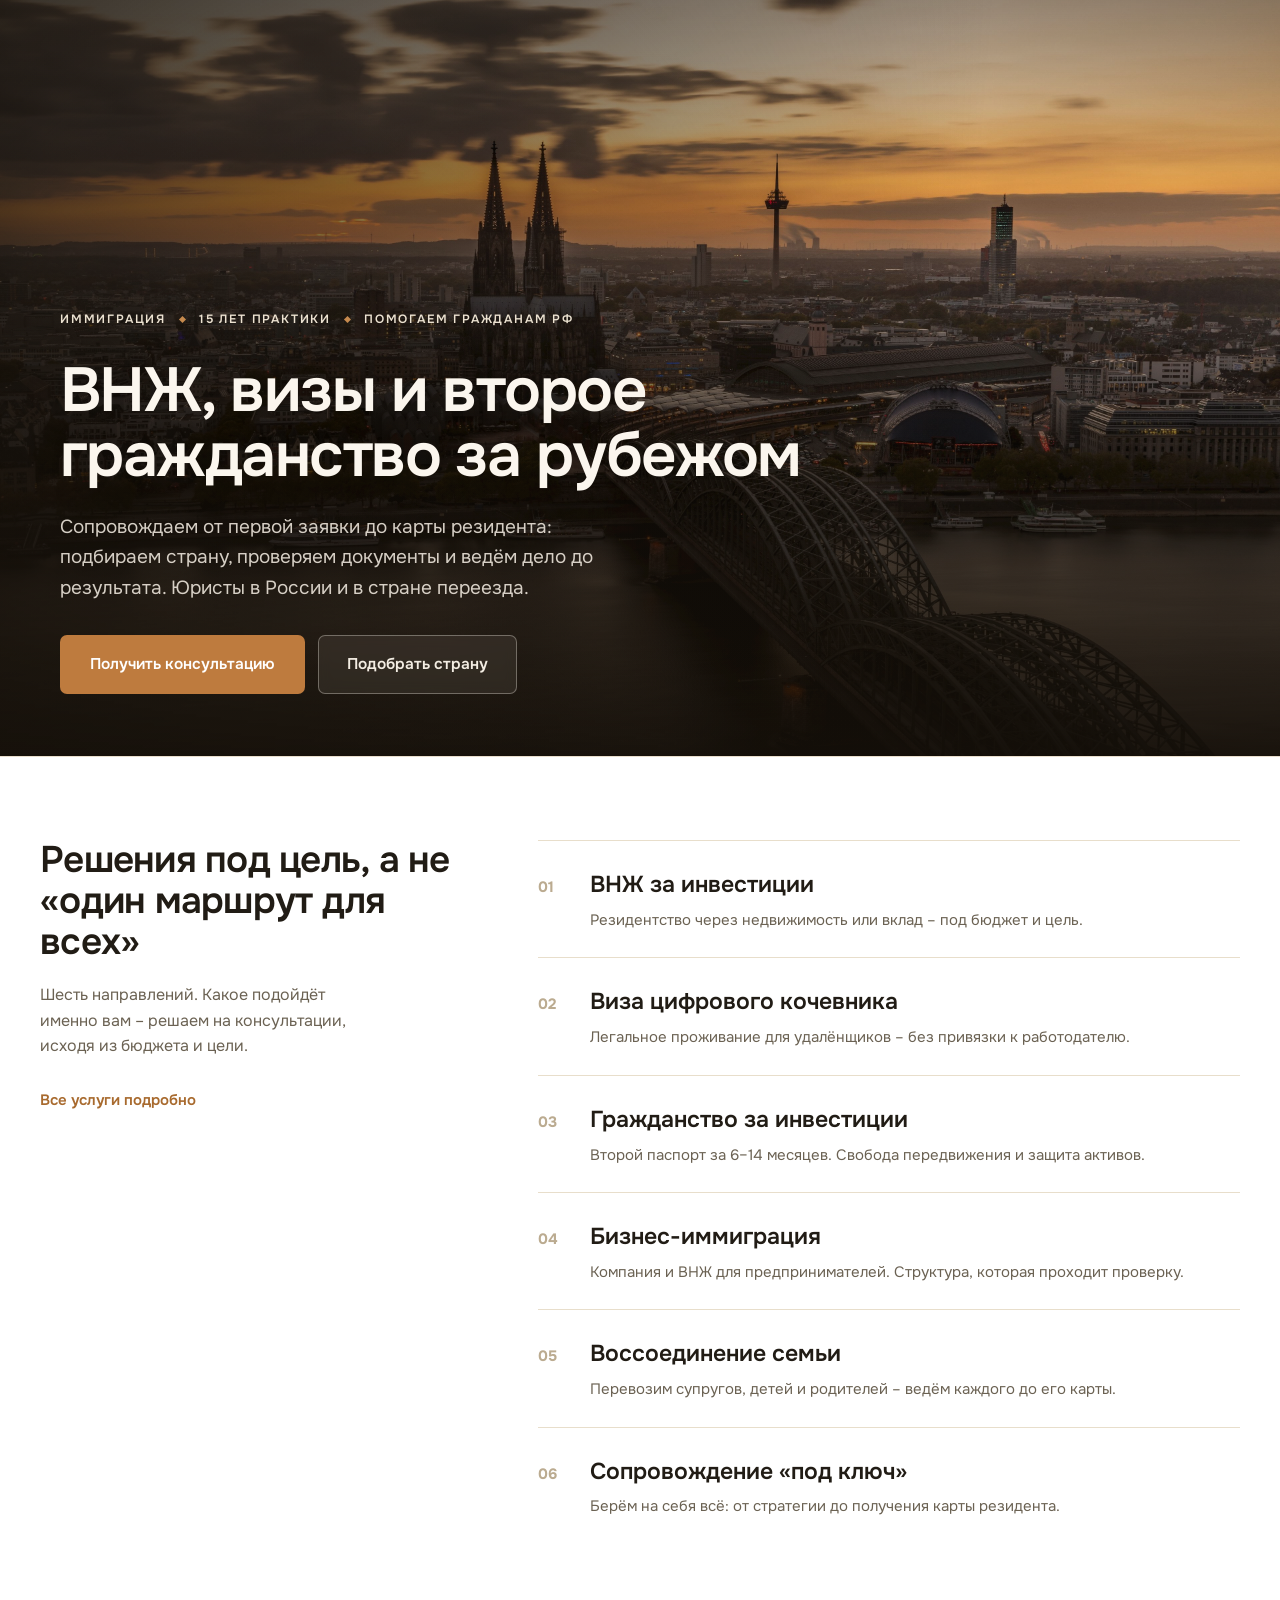
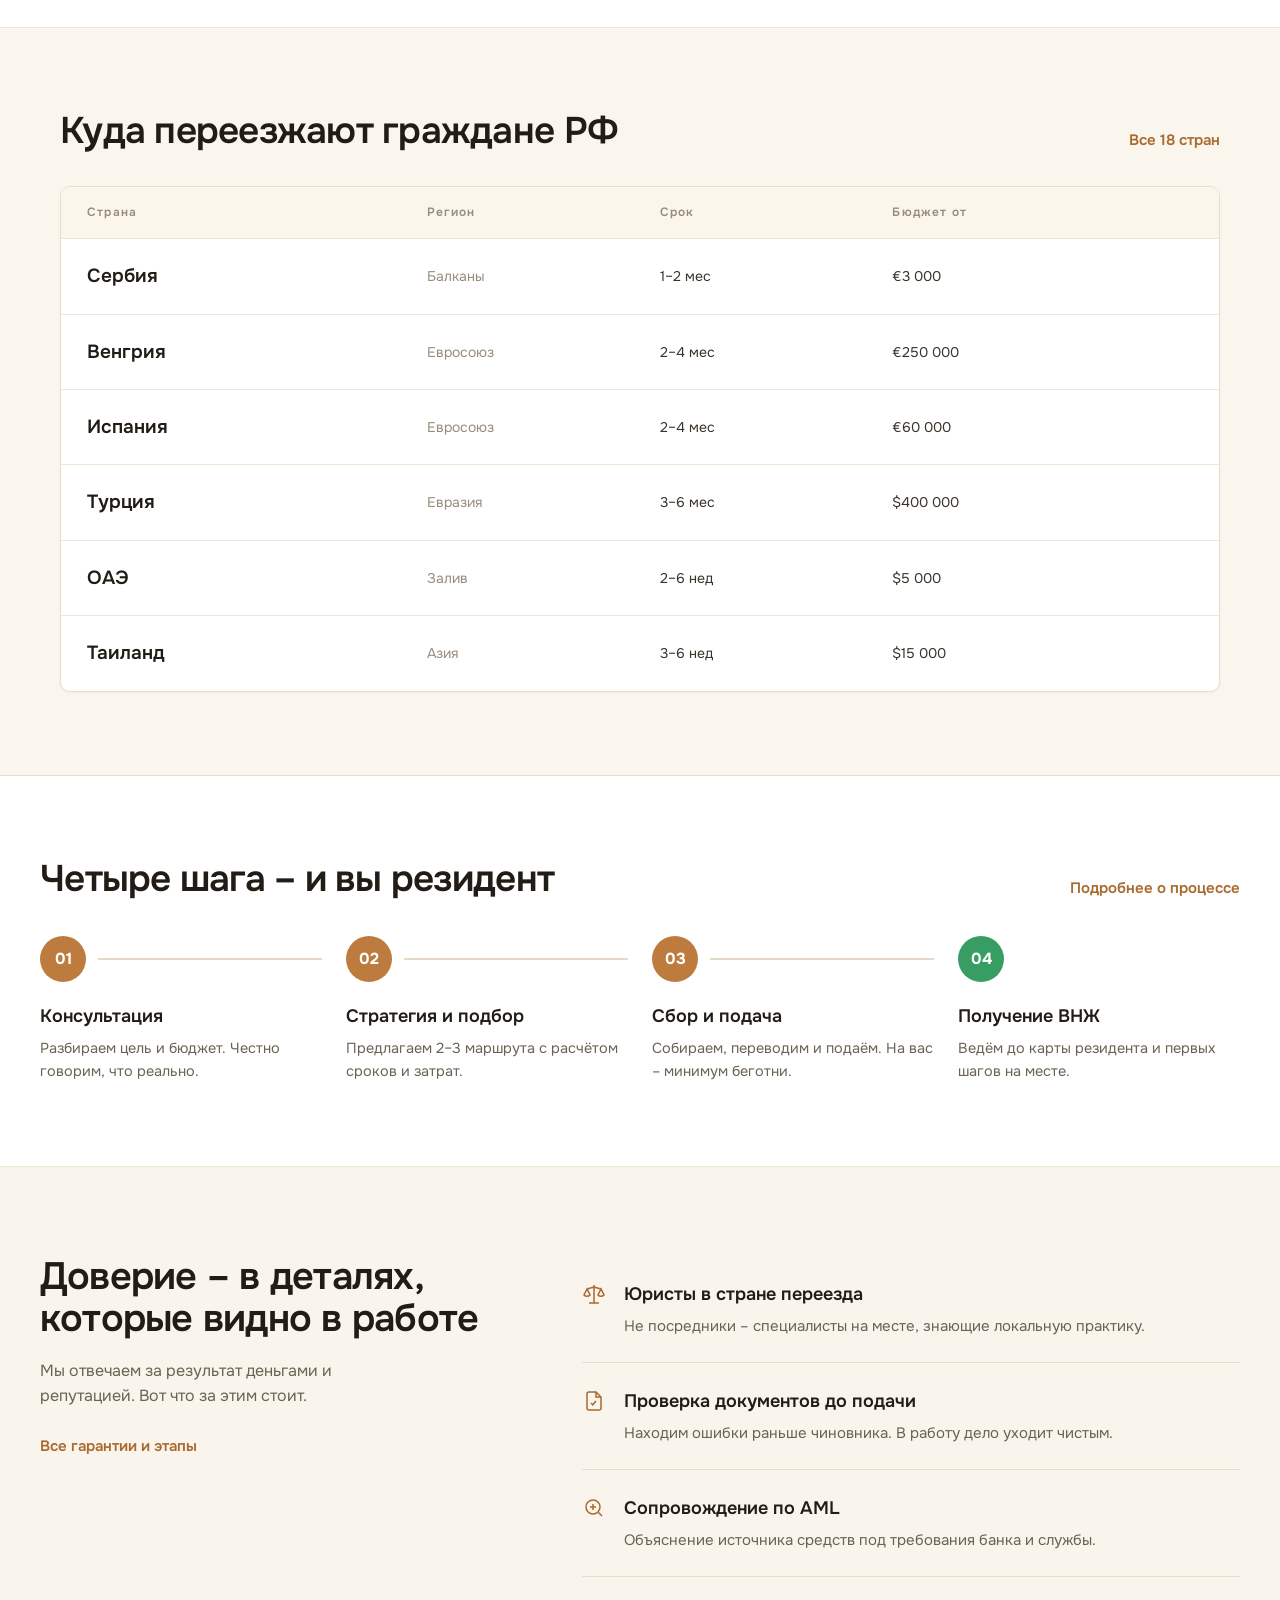
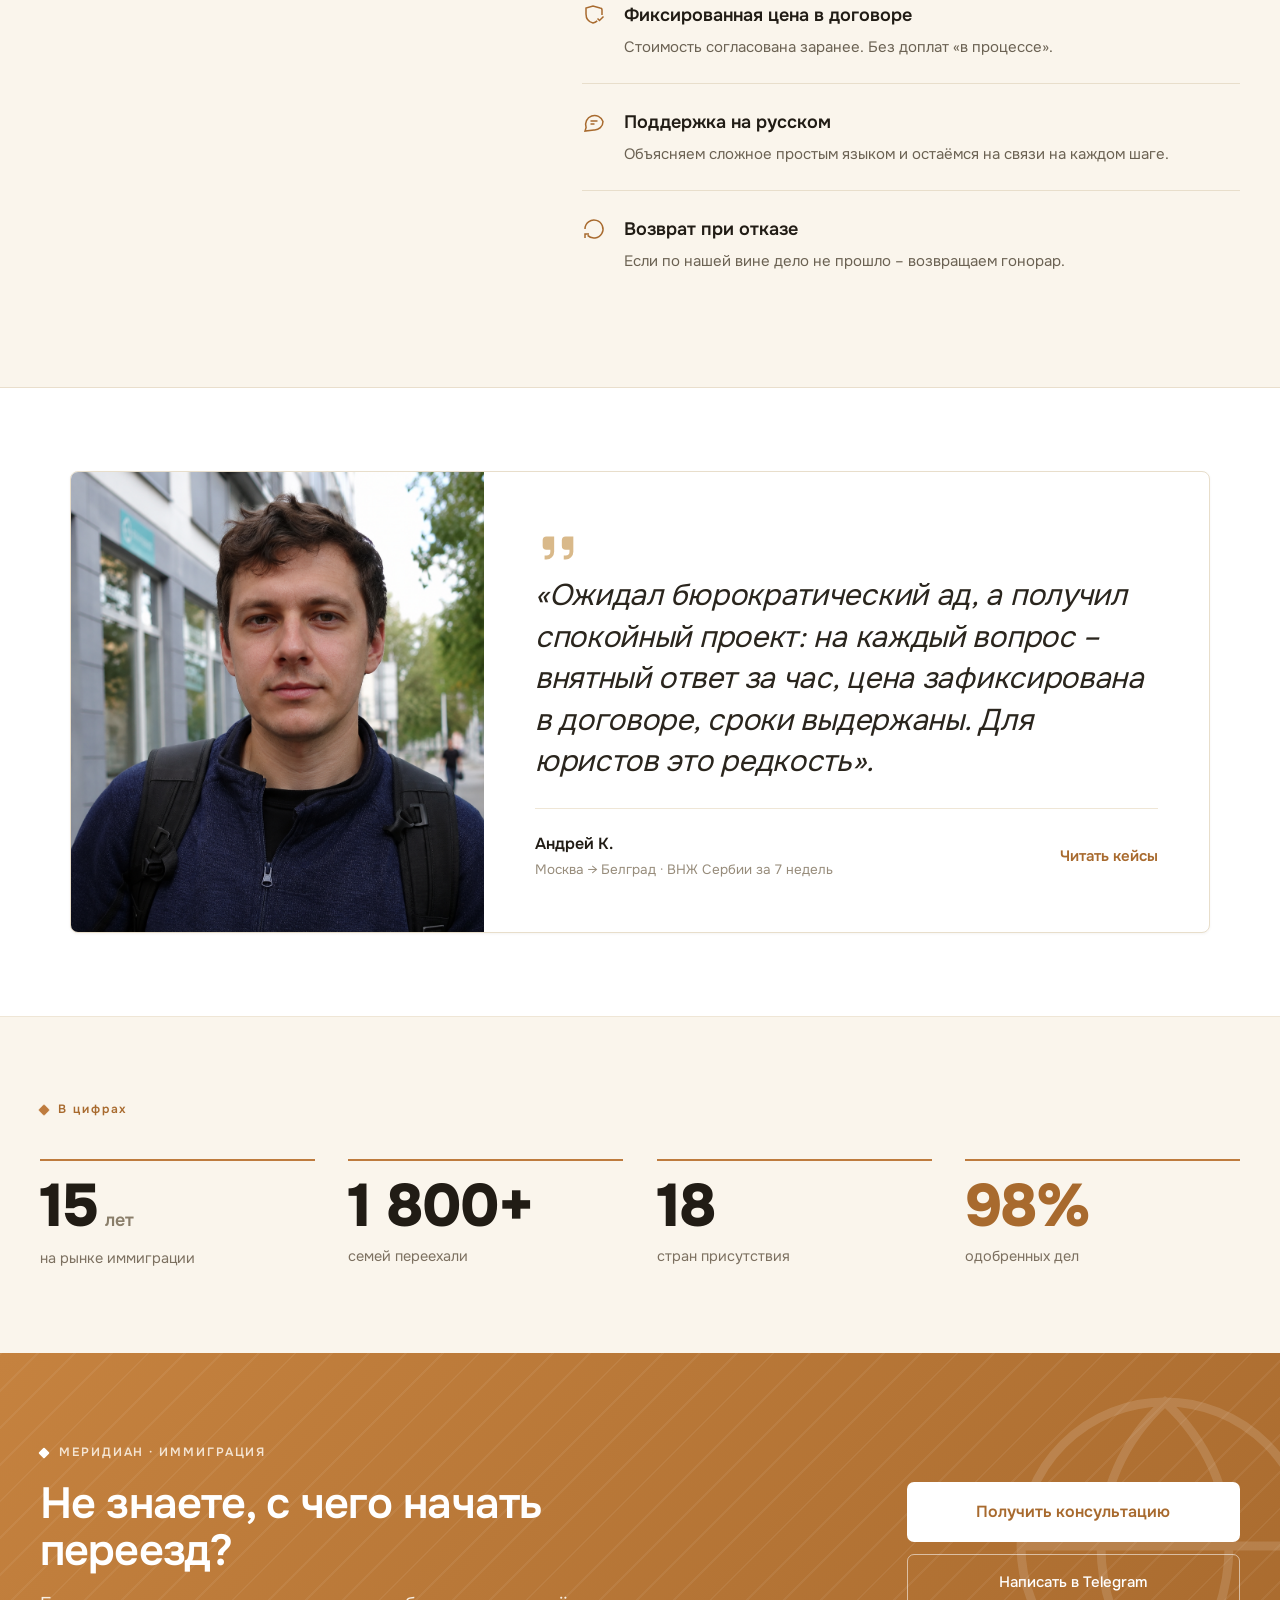
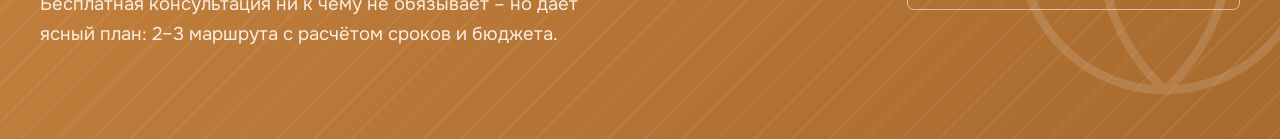
==== index.html @ 5052d6ac "Meridian — immigration-law demo site Static multi-page site (Design Context runtime): responsive acr" ====
<!DOCTYPE html>
<html lang="ru">
<head>
<meta charset="utf-8">
<meta http-equiv="refresh" content="0; url=Home.dc.html">
<title>МЕРИДИАН</title>
</head>
<body>
<p>Загрузка… <a href="Home.dc.html">Перейти на сайт</a></p>
</body>
</html>
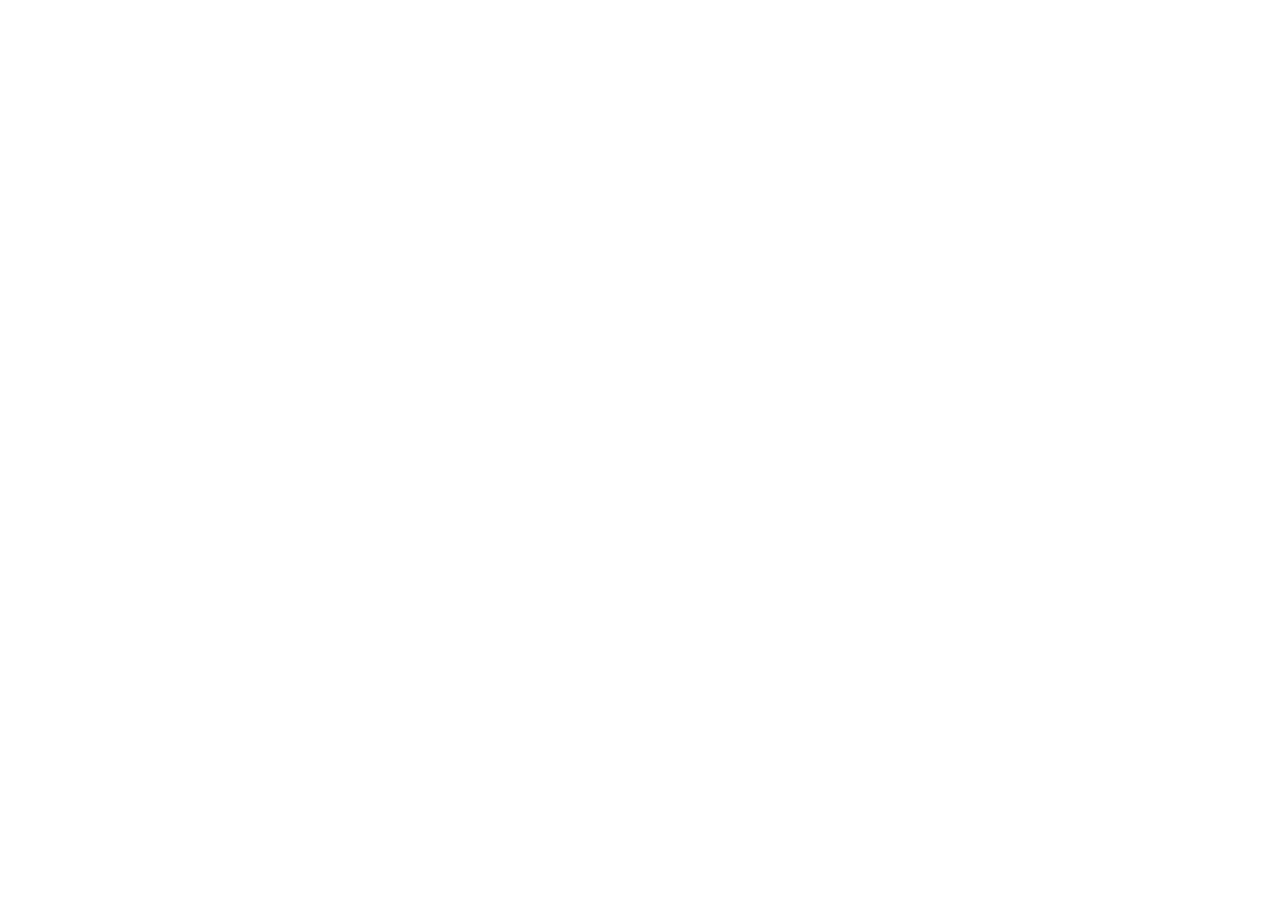
==== commit e6f3c4c5: "Add МЕРИДИАН page title and orange logo favicon Co-Authored-By: Claude Opus 4.8 <noreply@anthropic.c" ====
--- a/index.html
+++ b/index.html
@@ -4,6 +4,7 @@
 <meta charset="utf-8">
 <meta http-equiv="refresh" content="0; url=Home.dc.html">
 <title>МЕРИДИАН</title>
+<link rel="icon" type="image/svg+xml" href="favicon.svg">
 </head>
 <body>
 <p>Загрузка… <a href="Home.dc.html">Перейти на сайт</a></p>
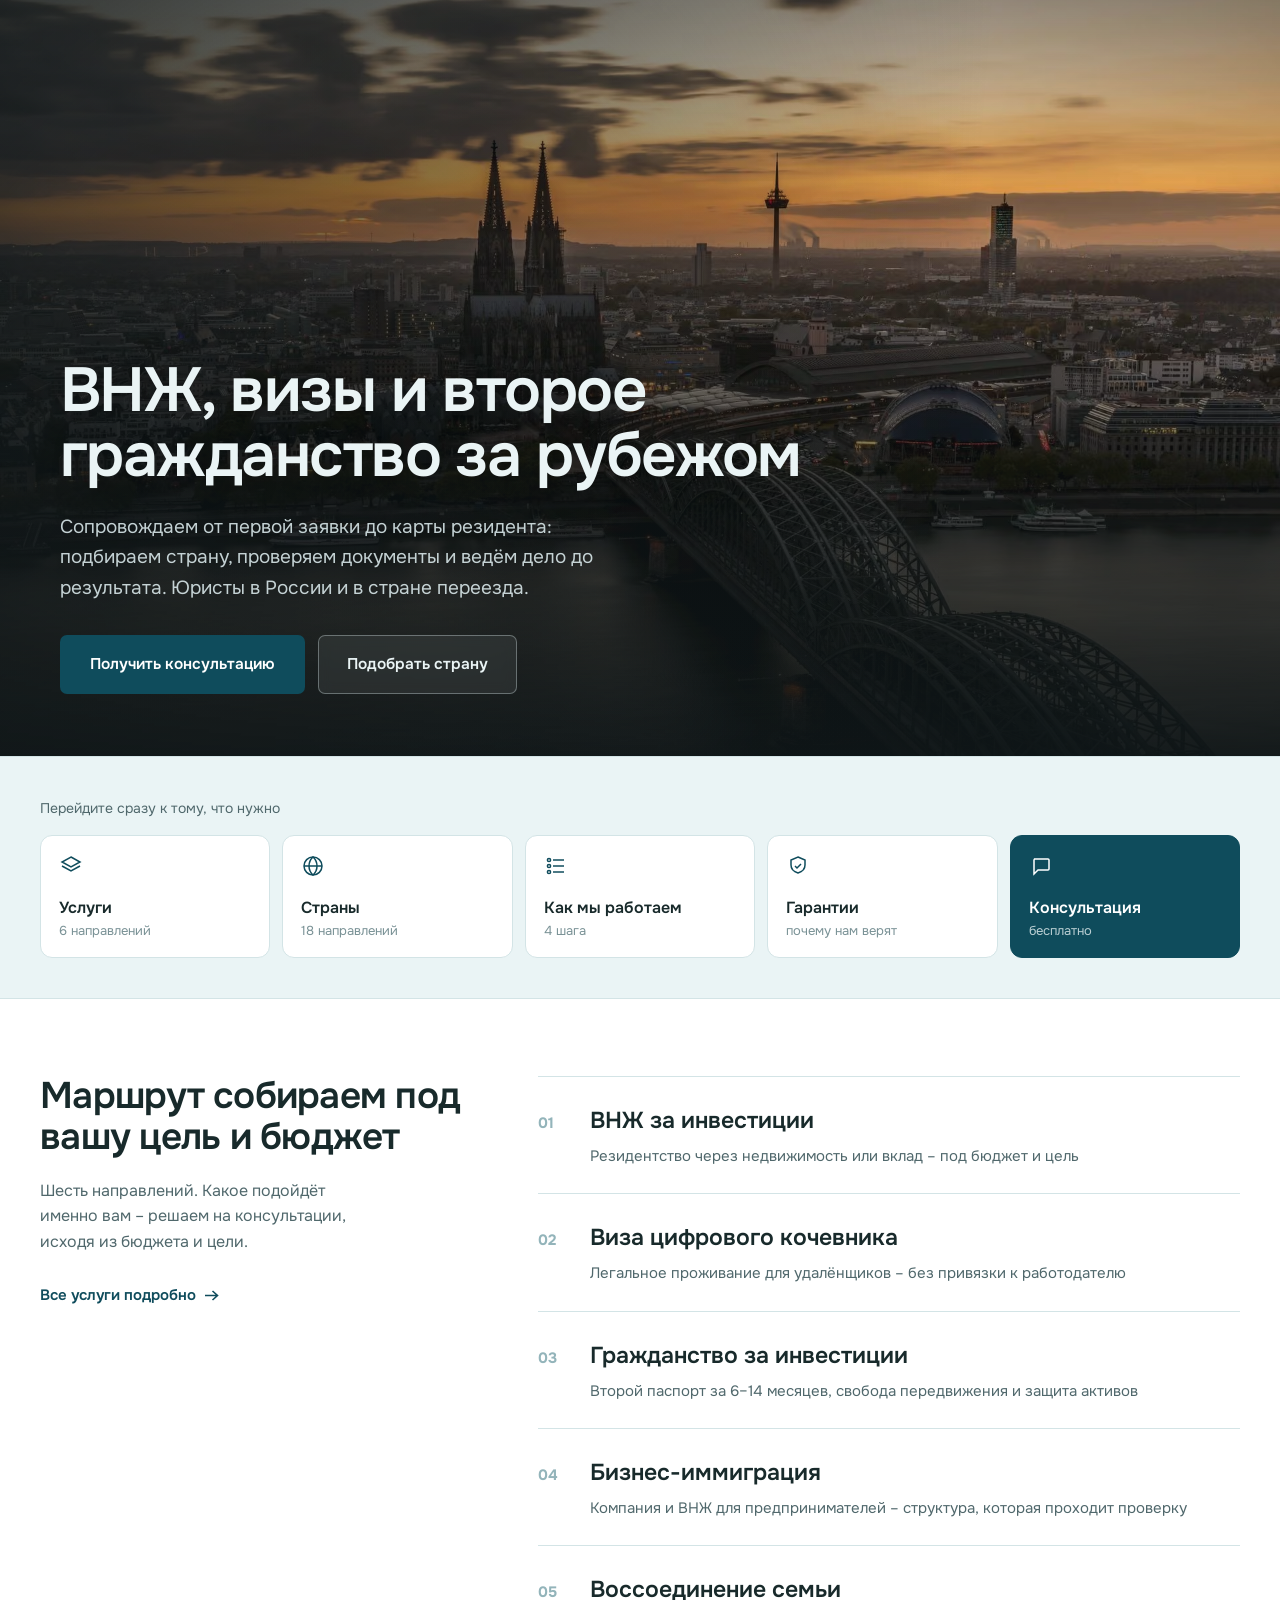
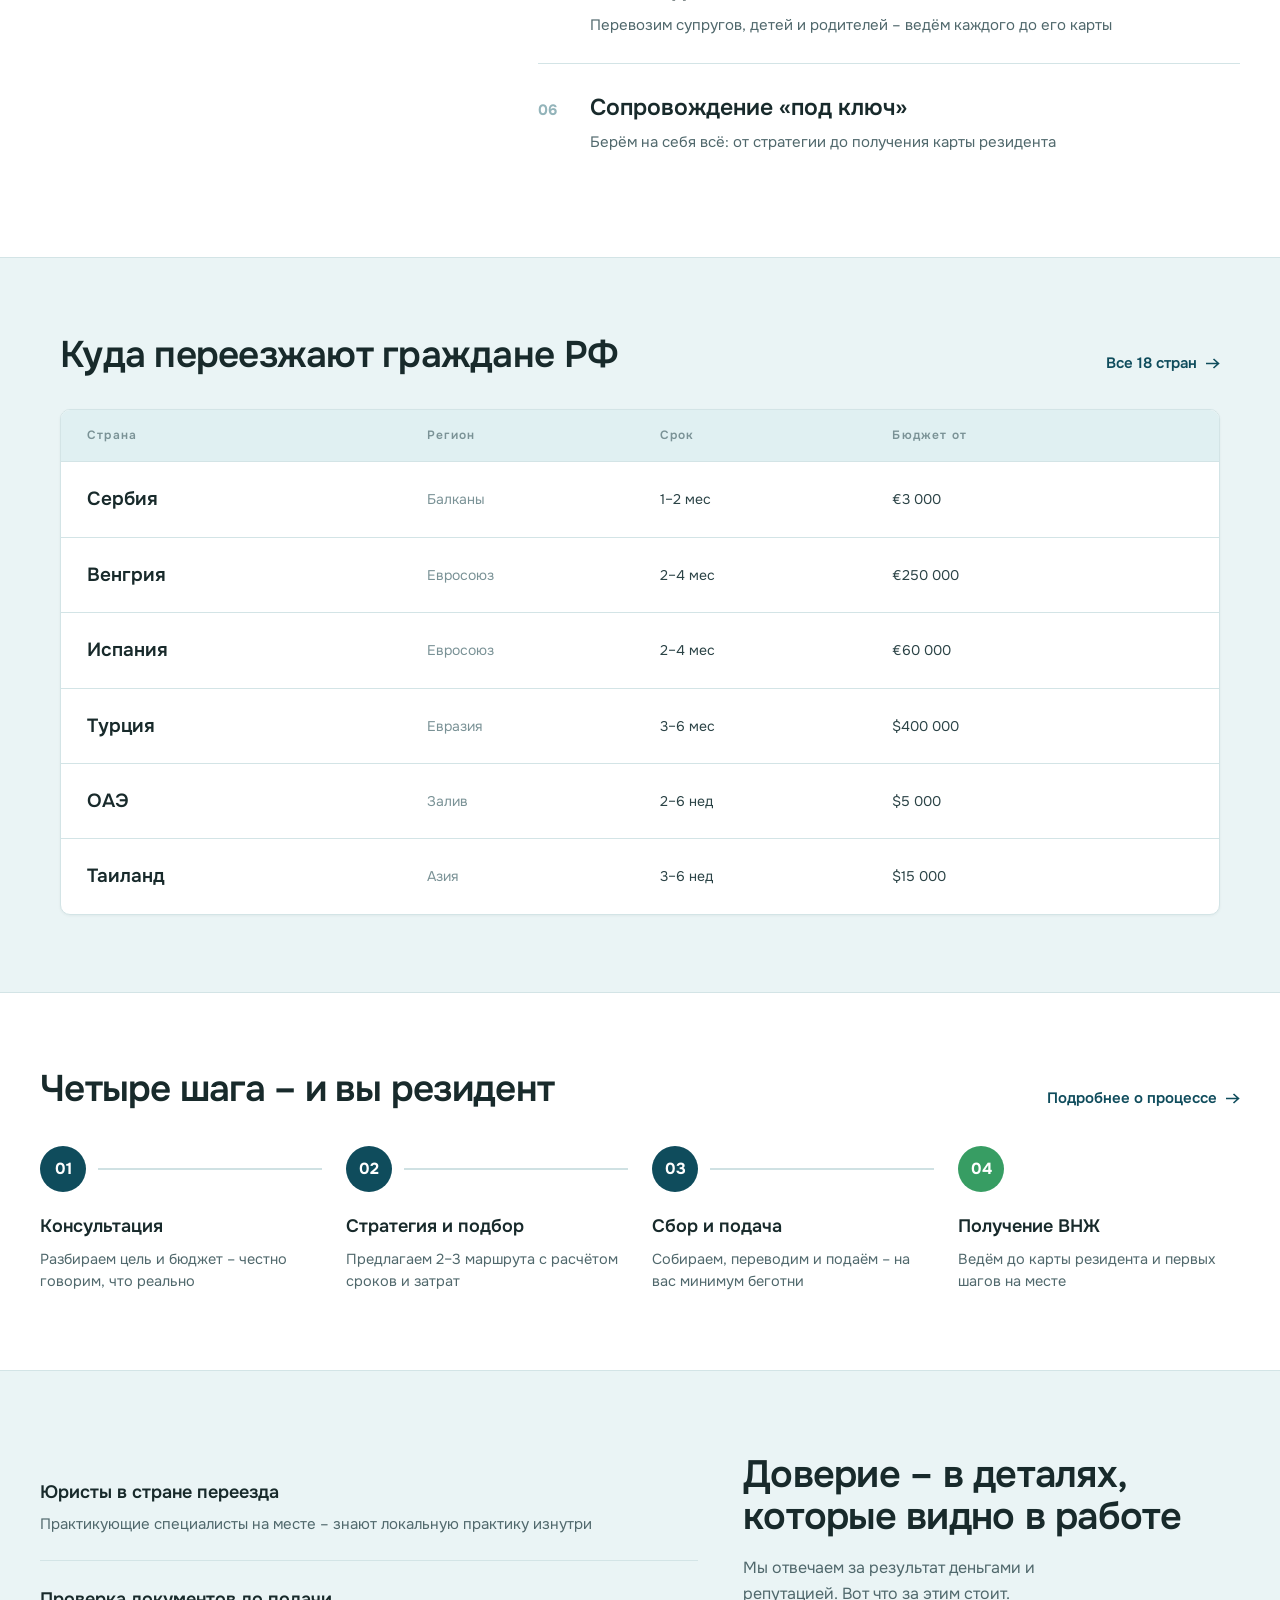
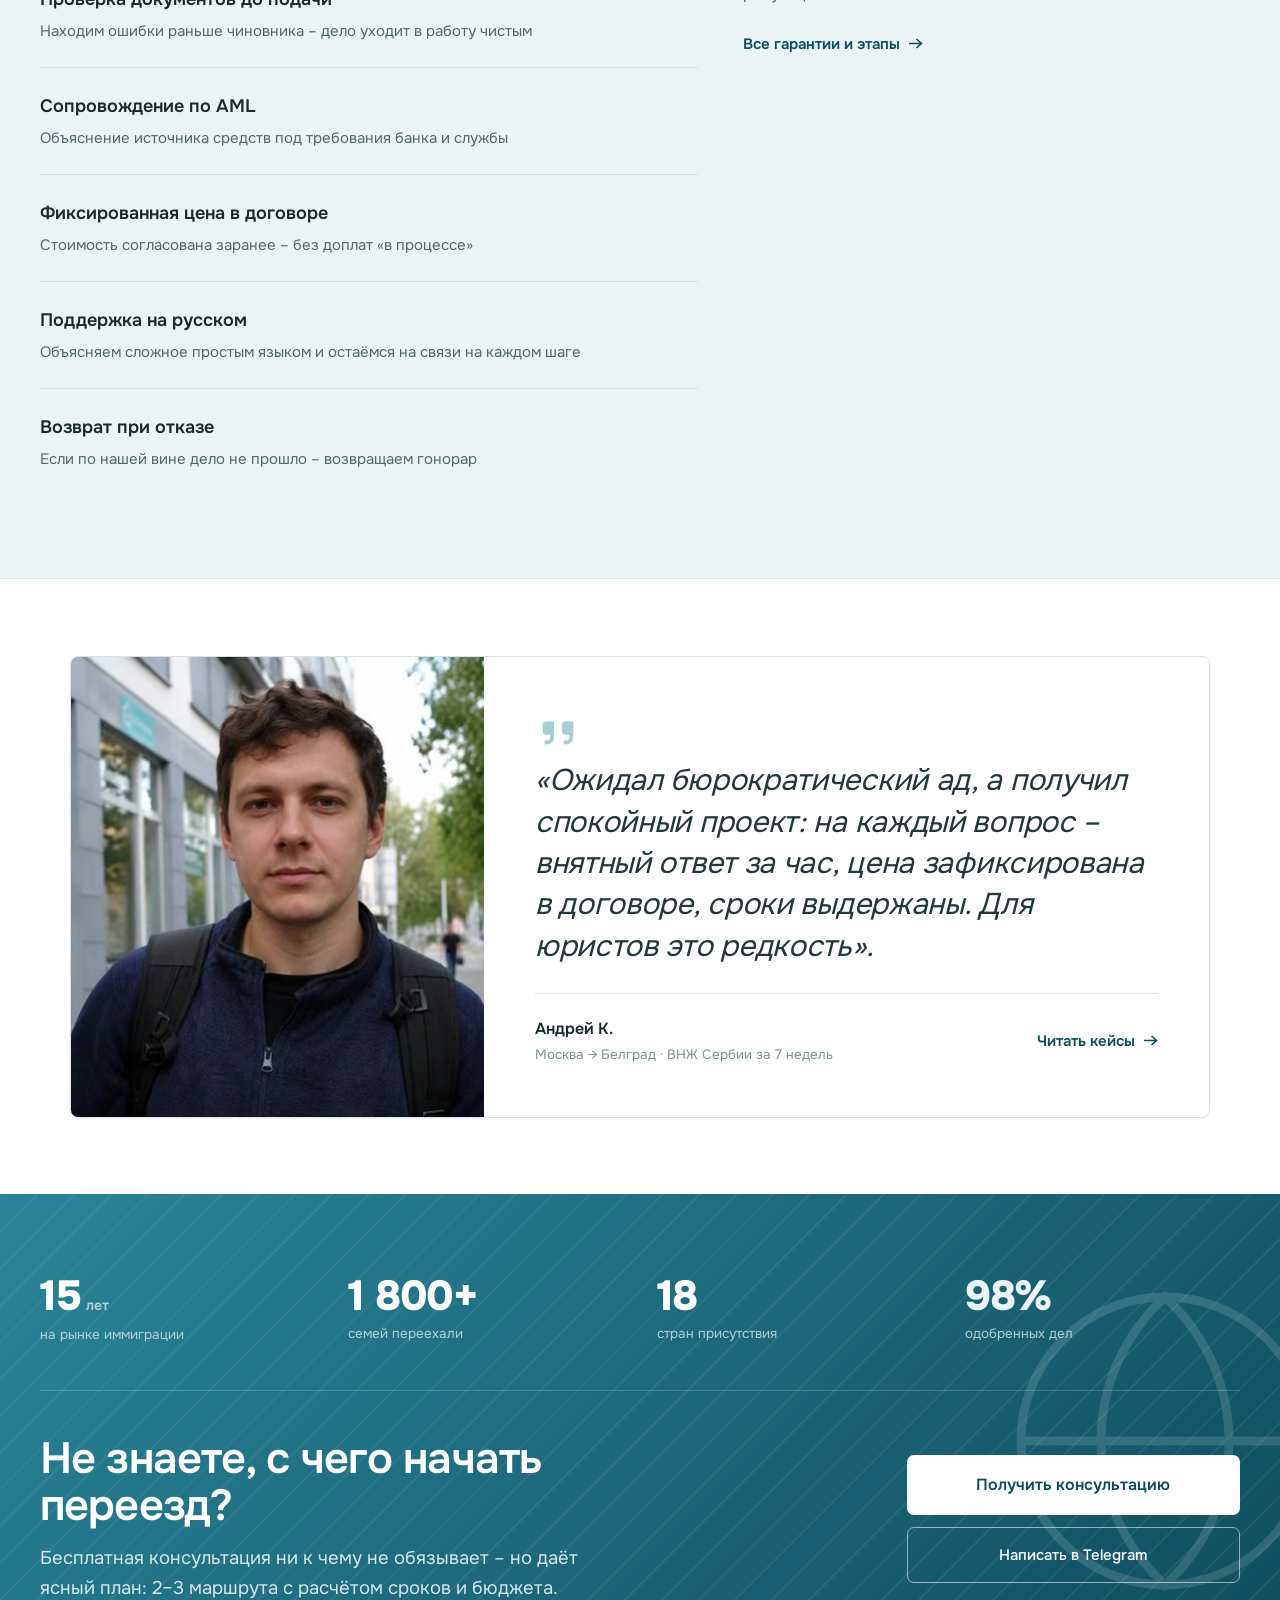
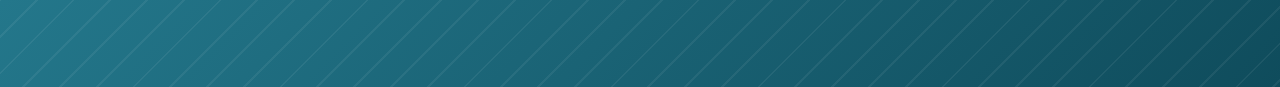
==== commit eb19a5fe: "Redesign homepage + sitewide anti-template pass, mobile UX, collapsible footer disclaimer, image/per" ====
--- a/index.html
+++ b/index.html
@@ -2,9 +2,13 @@
 <html lang="ru">
 <head>
 <meta charset="utf-8">
+<meta http-equiv="Cache-Control" content="no-cache, no-store, must-revalidate">
+<meta http-equiv="Pragma" content="no-cache">
+<meta http-equiv="Expires" content="0">
 <meta http-equiv="refresh" content="0; url=Home.dc.html">
 <title>МЕРИДИАН</title>
 <link rel="icon" type="image/svg+xml" href="favicon.svg">
+<script>location.replace('Home.dc.html');</script>
 </head>
 <body>
 <p>Загрузка… <a href="Home.dc.html">Перейти на сайт</a></p>
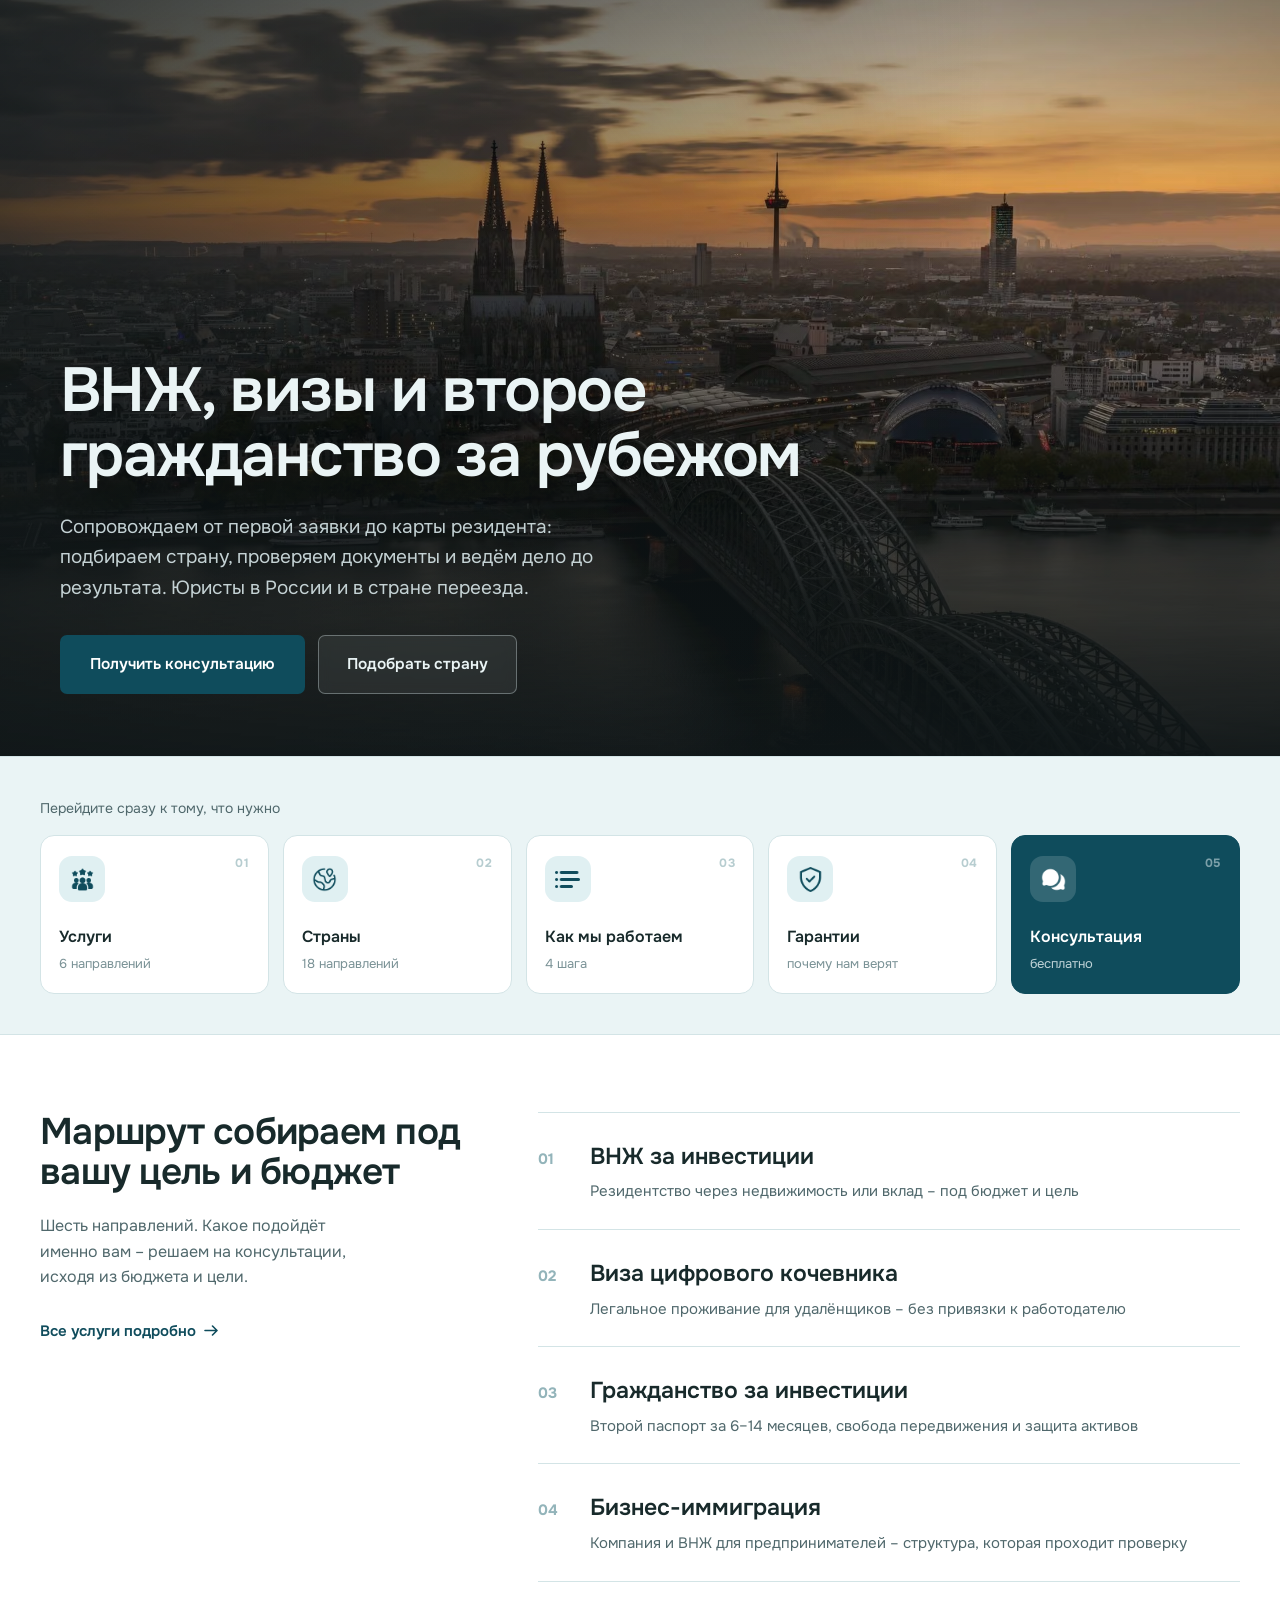
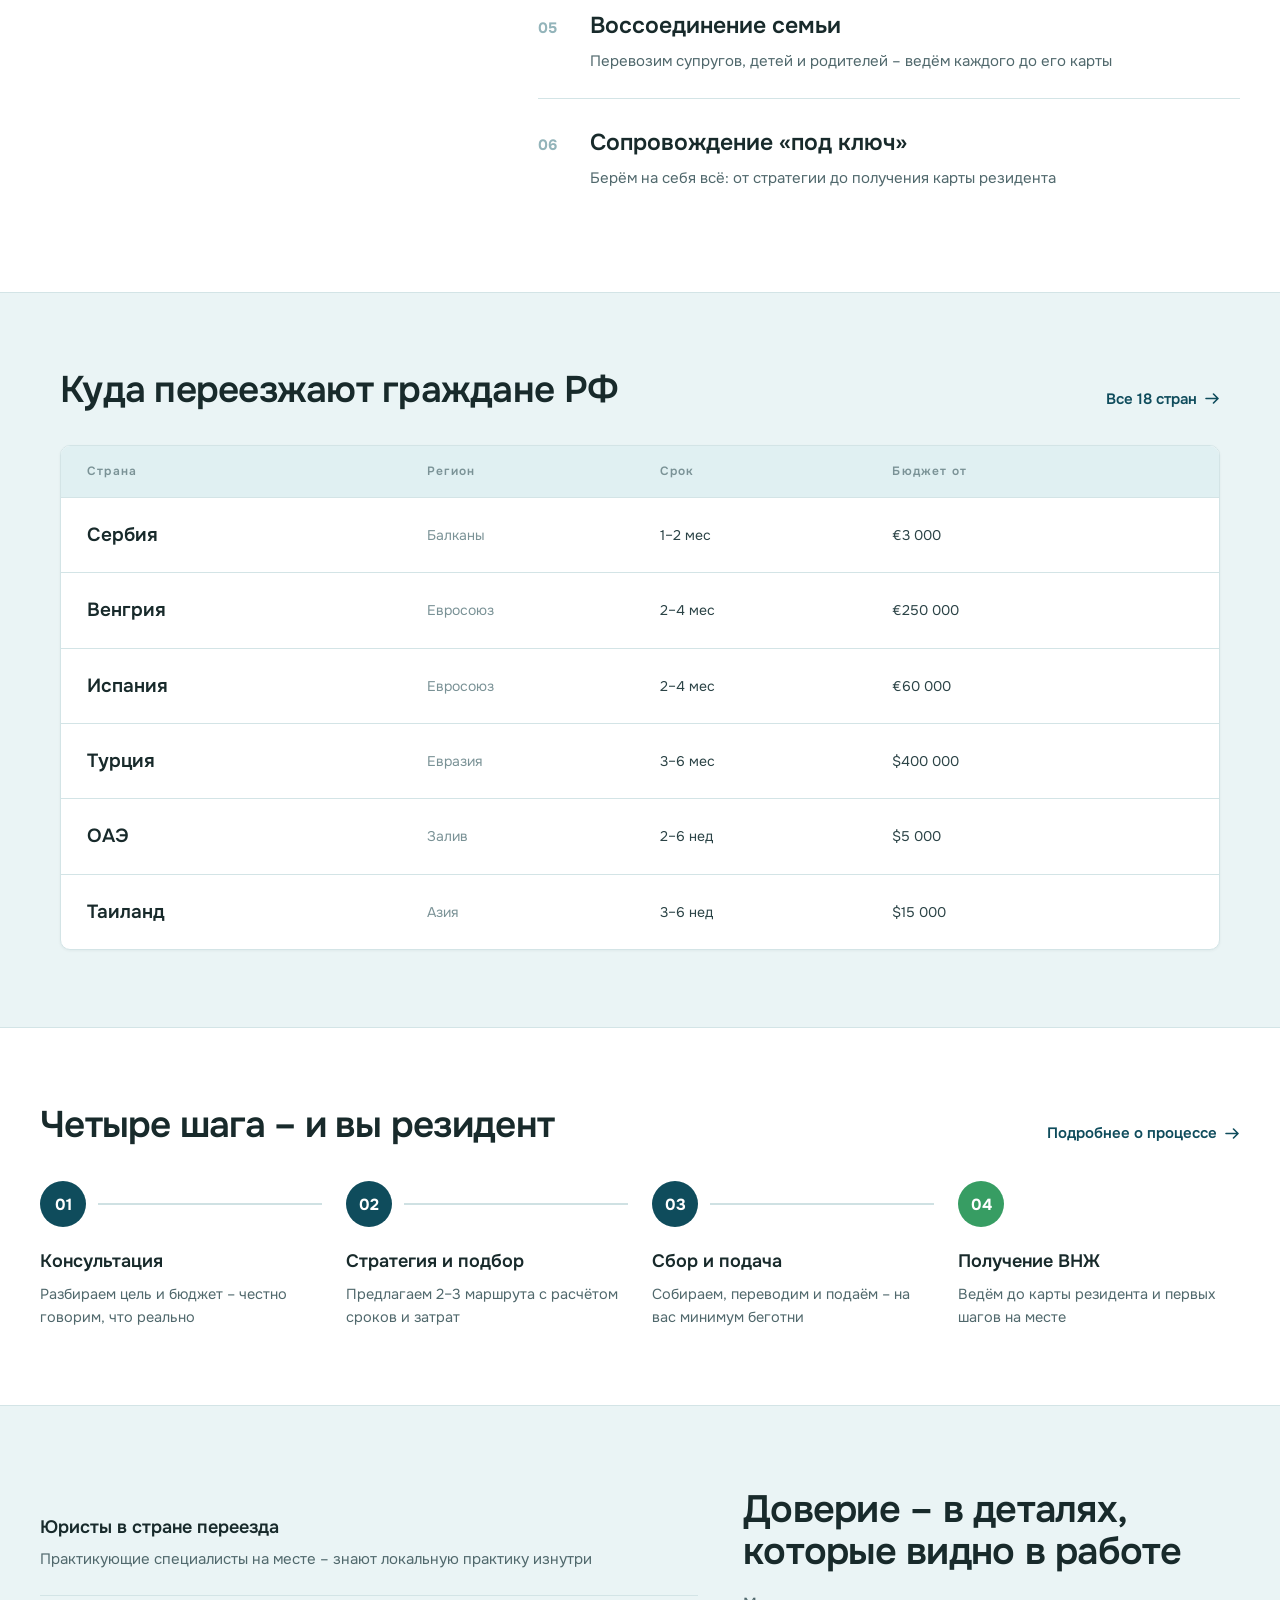
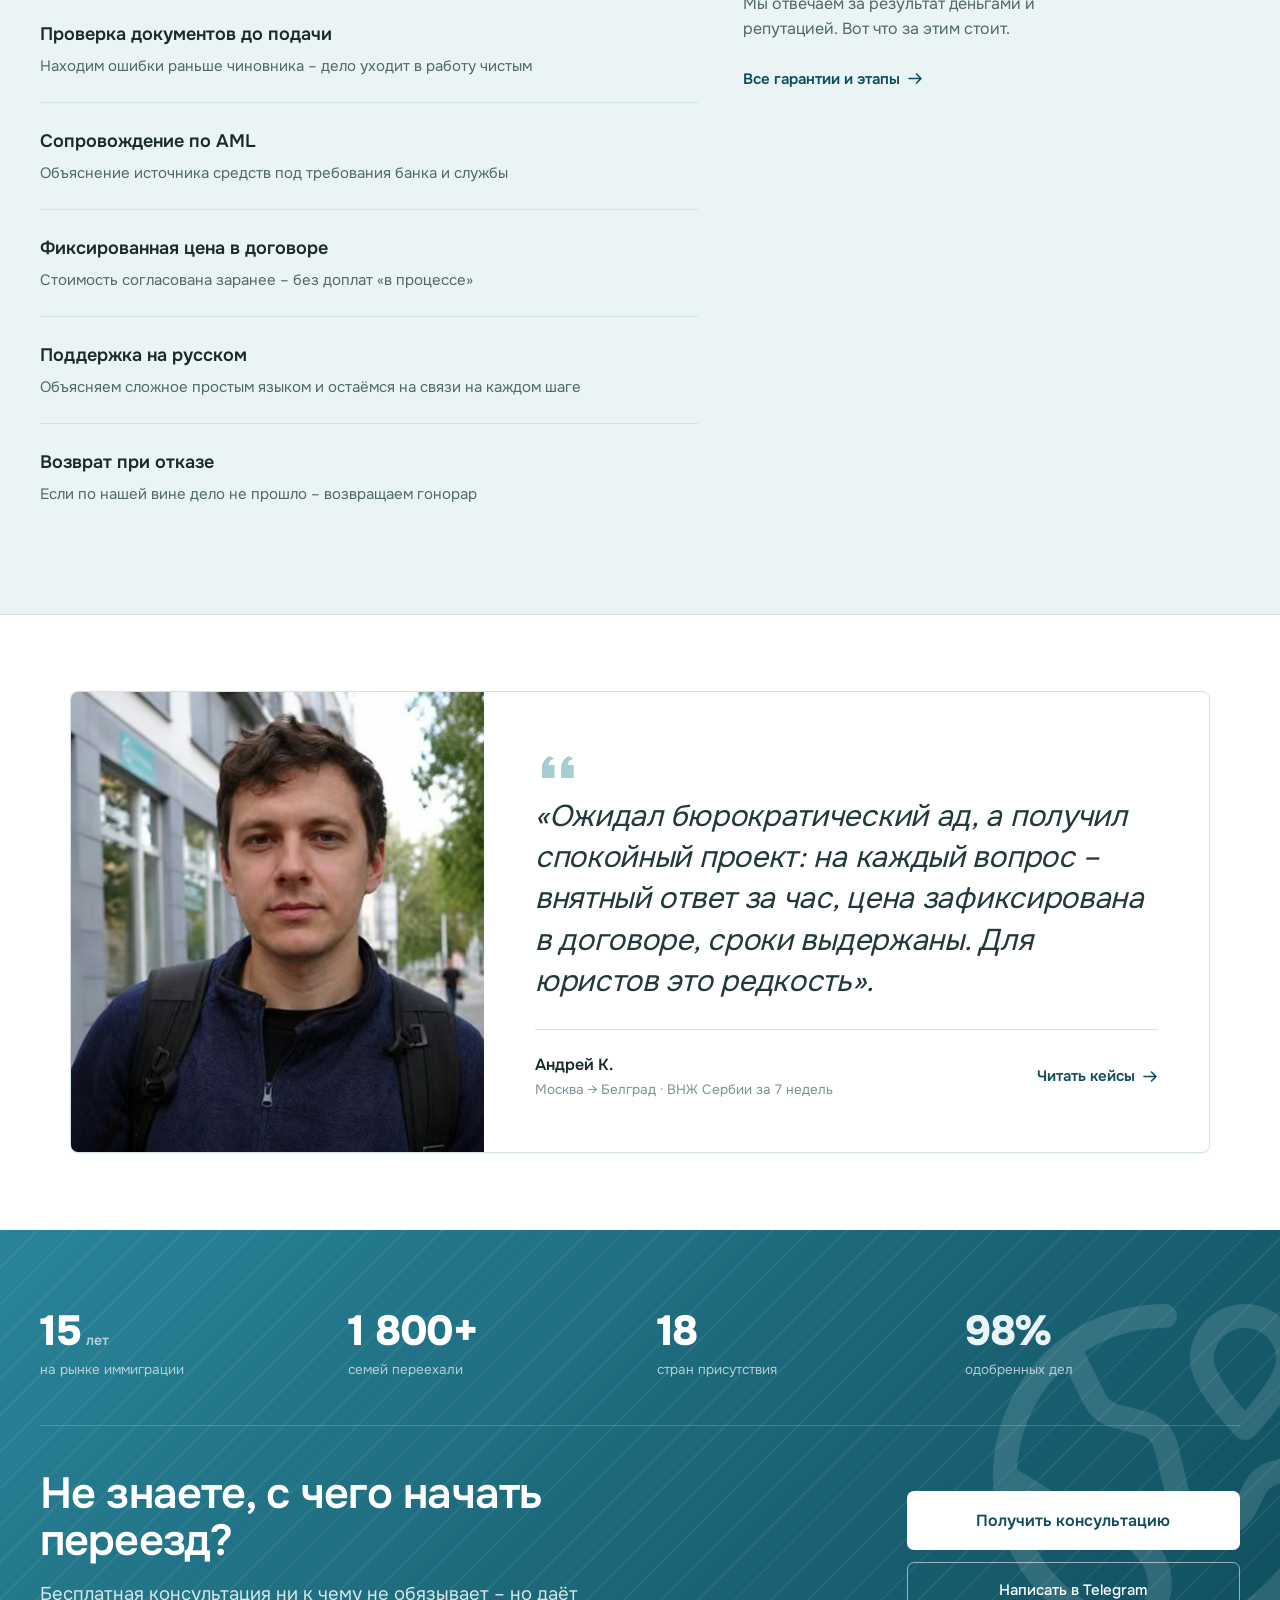
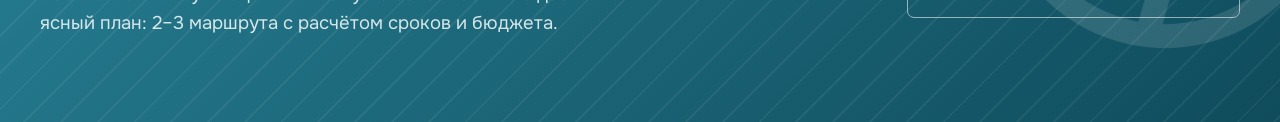
==== commit 4421d95d: "Use globe-pin icon as the site logo; drop quick-nav hover arrow - Header, footer and CTA watermark n" ====
--- a/index.html
+++ b/index.html
@@ -7,7 +7,7 @@
 <meta http-equiv="Expires" content="0">
 <meta http-equiv="refresh" content="0; url=Home.dc.html">
 <title>МЕРИДИАН</title>
-<link rel="icon" type="image/svg+xml" href="favicon.svg">
+<link rel="icon" type="image/png" href="favicon.png">
 <script>location.replace('Home.dc.html');</script>
 </head>
 <body>
